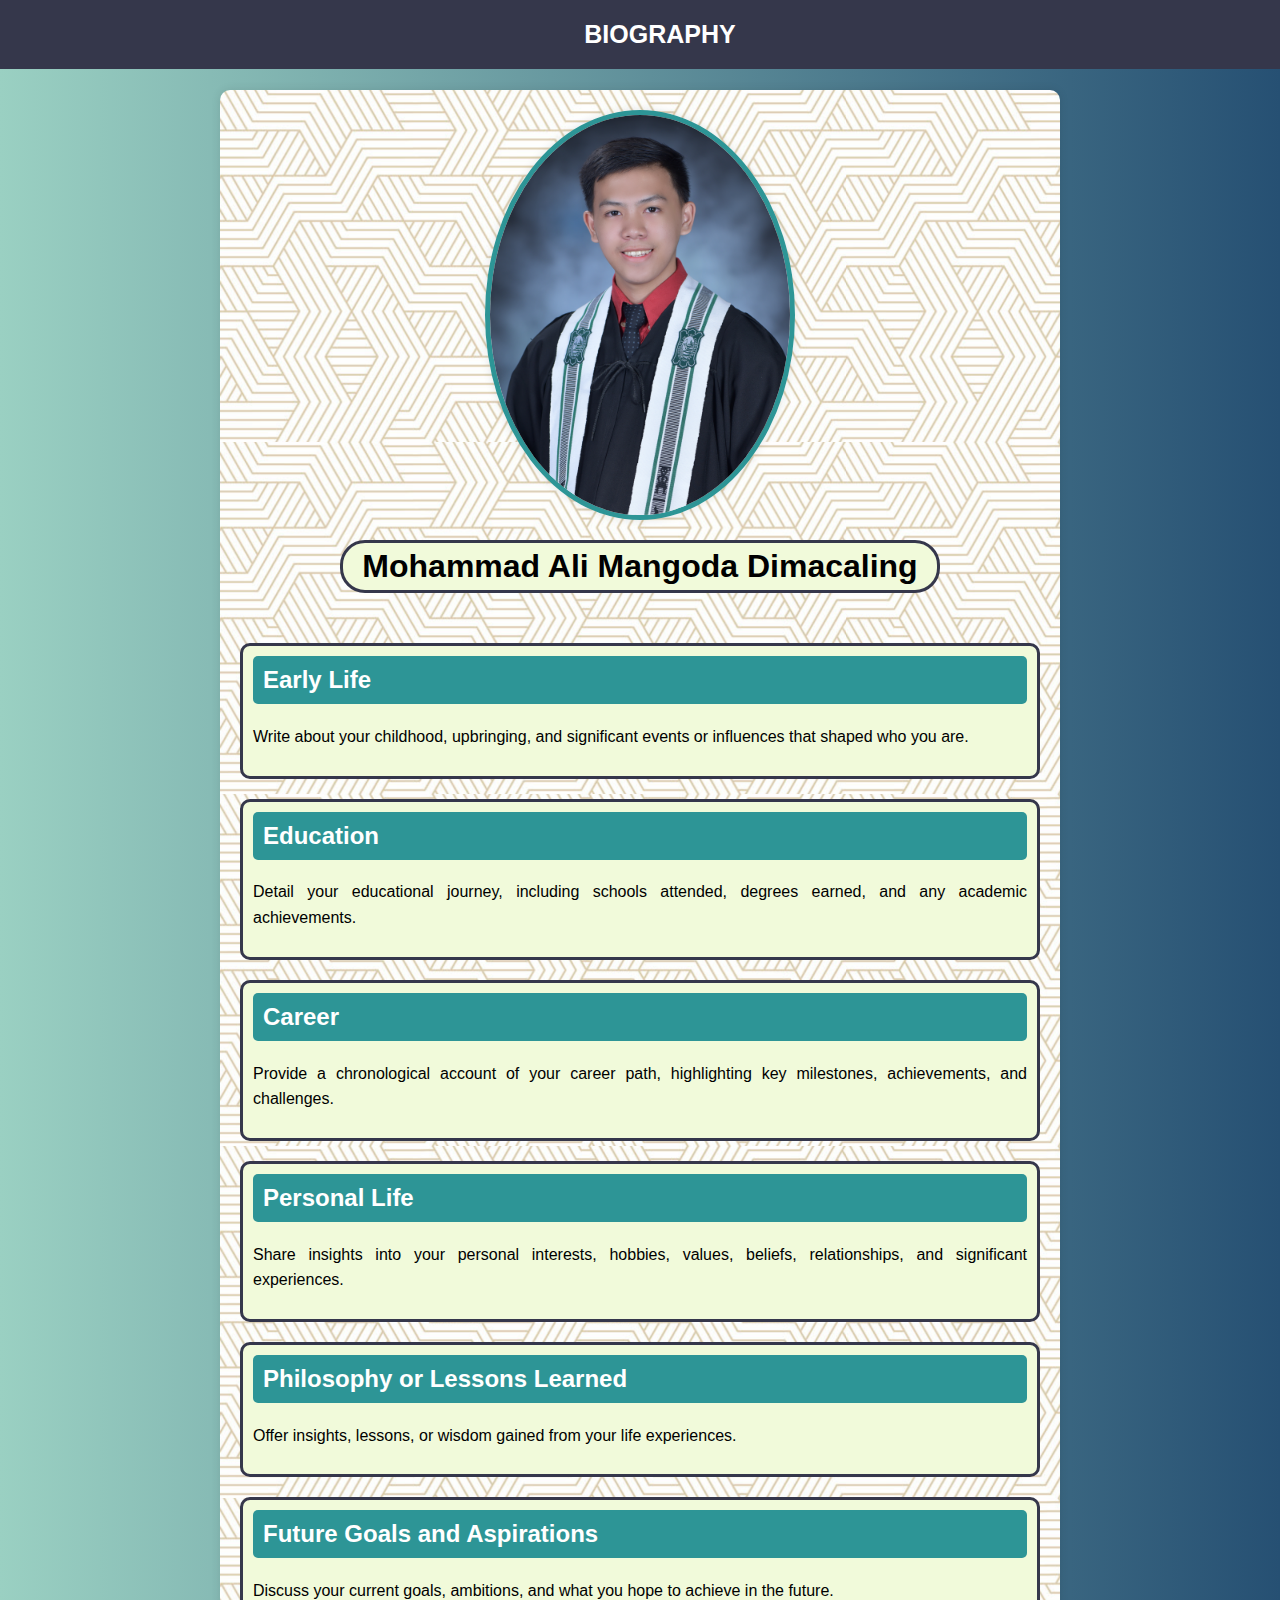
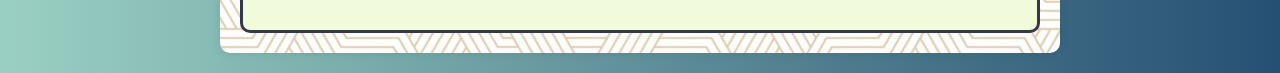
==== project/bio.html @ 4271ef5d "better" ====
<!DOCTYPE html>
<html lang="en">
<head>
    <meta charset="UTF-8">
    <meta name="viewport" content="width=device-width, initial-scale=1.0">
    <title>My Biography</title>
    <style>
        body {
            font-family: Arial, sans-serif;
            margin: 0;
            padding: 0;
            background-image: linear-gradient(to right, #9AD0C2, #265073);
        }

        header {
            background-color: #35374B; 
            color: white; 
            padding: 20px;
            display: flex;
            justify-content: center;
            position: fixed;
            top: 0;
            left: 0;
            width: 100%;
            font-weight: bold;
            font-size: 25px;
        }

        .container {
            max-width: 800px;
            margin: 20px auto;
            margin-top: 90px;
            background-color: #F7DED0;
            padding: 20px;
            border-radius: 10px;
            box-shadow: 0 0 10px rgba(0, 0, 0, 0.1);
            background-image: url("bg-pattern1.png");
        }
        .bio-photo {
            display: block;
            margin: 0 auto 20px;
            border-radius: 50%;
            border: 5px solid #2D9596;
            box-shadow: 0 0 10px rgba(0, 0, 0, 0.1);
            height: 400px;
            width: 300px;
        }
        h1 {
            text-align: center;
            background-color: #F1FADA;
            padding: 5px;
            margin: 0 100px 50px  100px;
            border-style: solid;
            border-radius: 25px;
            border-color: #35374B;
        }

        h2 {
            background-color: #2D9596;
            color: white;
            padding: 10px;
            border-radius: 5px;
            margin-top: 0;
        }

        p {
            line-height: 1.6;
            text-align: justify;
        }
        .section {
            margin-bottom: 20px;
            background-color: #F1FADA;
            border-style: solid;
            padding: 10px;
            border-radius: 10px;
            border-color: #35374B;
        }
        .section:last-child {
            margin-bottom: 0;
        }

    </style>
</head>
<body>
    <header>BIOGRAPHY</header>
    <div class="container">
        <img class="bio-photo" src="biopicture.JPG" alt="Mohammad Ali Dimacaling">
        <h1>Mohammad Ali Mangoda Dimacaling</h1>

        <div class="section">
            <h2>Early Life</h2>
            <p>Write about your childhood, upbringing, and significant events or influences that shaped who you are.</p>
        </div>

        <div class="section">
            <h2>Education</h2>
            <p>Detail your educational journey, including schools attended, degrees earned, and any academic achievements.</p>
        </div>

        <div class="section">
            <h2>Career</h2>
            <p>Provide a chronological account of your career path, highlighting key milestones, achievements, and challenges.</p>
        </div>

        <div class="section">
            <h2>Personal Life</h2>
            <p>Share insights into your personal interests, hobbies, values, beliefs, relationships, and significant experiences.</p>
        </div>

        <div class="section">
            <h2>Philosophy or Lessons Learned</h2>
            <p>Offer insights, lessons, or wisdom gained from your life experiences.</p>
        </div>

        <div class="section">
            <h2>Future Goals and Aspirations</h2>
            <p>Discuss your current goals, ambitions, and what you hope to achieve in the future.</p>
        </div>
    </div>
</body>
</html>
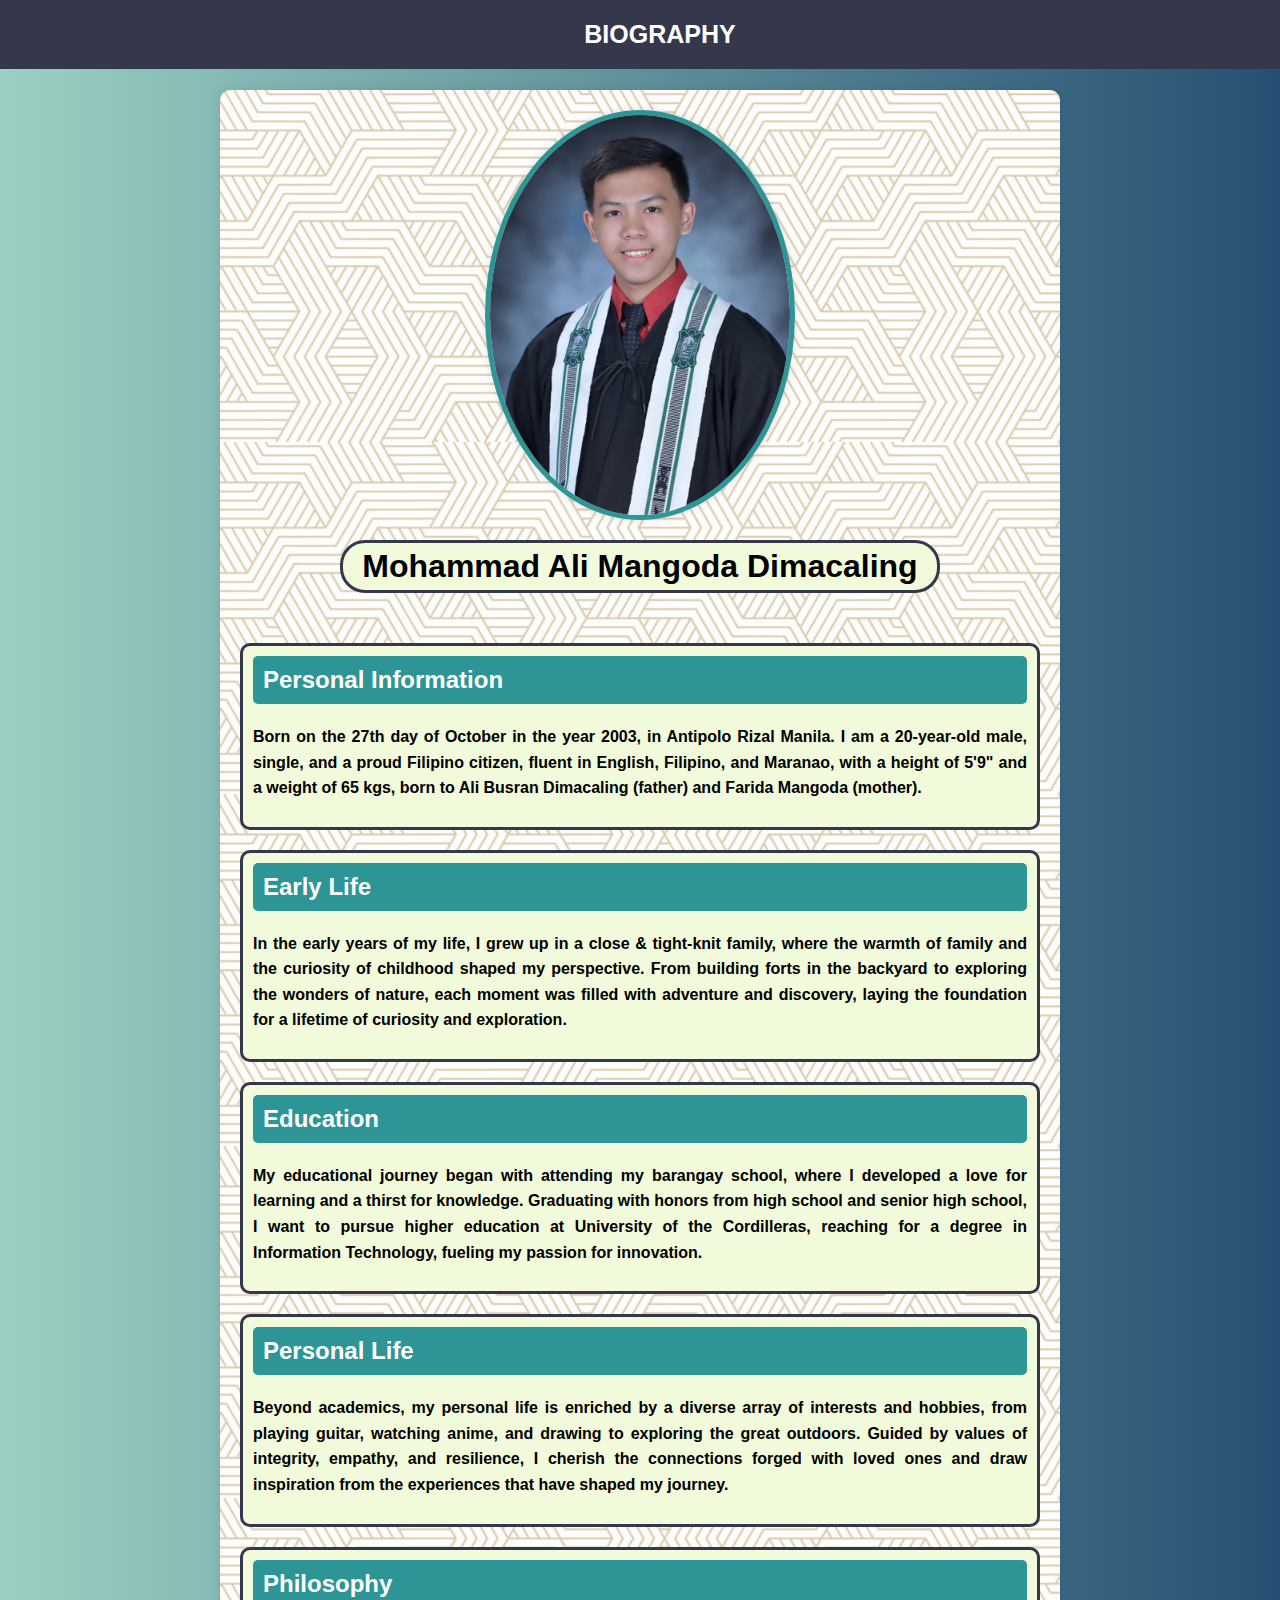
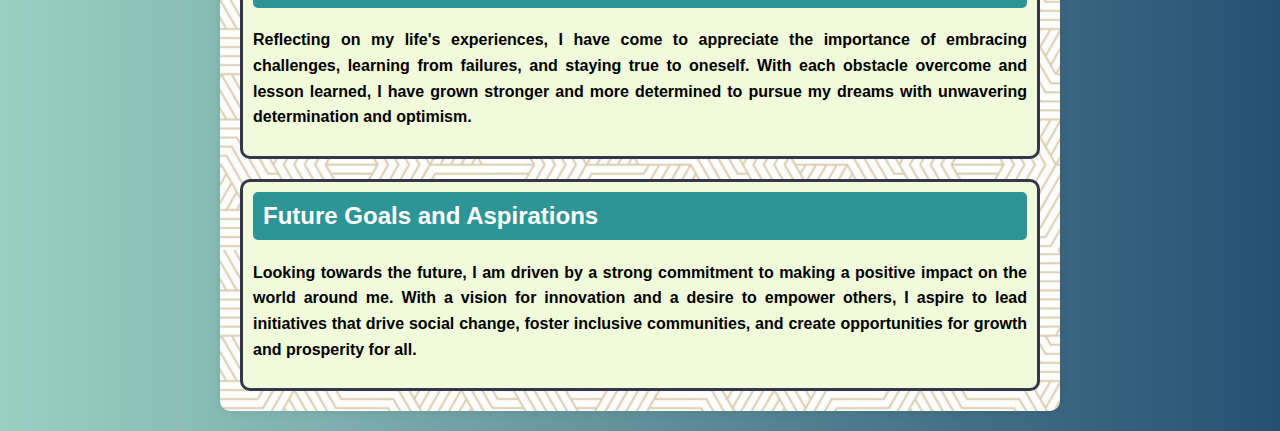
==== commit 2c6c4165: "finished" ====
--- a/project/bio.html
+++ b/project/bio.html
@@ -36,6 +36,7 @@
             box-shadow: 0 0 10px rgba(0, 0, 0, 0.1);
             background-image: url("bg-pattern1.png");
         }
+
         .bio-photo {
             display: block;
             margin: 0 auto 20px;
@@ -45,6 +46,7 @@
             height: 400px;
             width: 300px;
         }
+
         h1 {
             text-align: center;
             background-color: #F1FADA;
@@ -66,6 +68,7 @@
         p {
             line-height: 1.6;
             text-align: justify;
+            font-weight: bold;
         }
         .section {
             margin-bottom: 20px;
@@ -86,35 +89,32 @@
     <div class="container">
         <img class="bio-photo" src="biopicture.JPG" alt="Mohammad Ali Dimacaling">
         <h1>Mohammad Ali Mangoda Dimacaling</h1>
-
+        <div class="section">
+            <h2>Personal Information</h2>
+            <p>Born on the 27th day of October in the year 2003, in Antipolo Rizal Manila. I am a 20-year-old male, single, and a proud Filipino citizen, fluent in English, Filipino, and Maranao, with a height of 5'9" and a weight of 65 kgs, born to Ali Busran Dimacaling (father) and Farida Mangoda (mother).</p>
+        </div>
         <div class="section">
             <h2>Early Life</h2>
-            <p>Write about your childhood, upbringing, and significant events or influences that shaped who you are.</p>
+            <p>In the early years of my life, I grew up in a close & tight-knit family, where the warmth of family and the curiosity of childhood shaped my perspective. From building forts in the backyard to exploring the wonders of nature, each moment was filled with adventure and discovery, laying the foundation for a lifetime of curiosity and exploration.</p>
         </div>
 
         <div class="section">
             <h2>Education</h2>
-            <p>Detail your educational journey, including schools attended, degrees earned, and any academic achievements.</p>
+            <p>My educational journey began with attending my barangay school, where I developed a love for learning and a thirst for knowledge. Graduating with honors from high school and senior high school, I want to pursue higher education at University of the Cordilleras, reaching for a degree in Information Technology, fueling my passion for innovation.</p>
+        </div>
+        <div class="section">
+            <h2>Personal Life</h2>
+            <p>Beyond academics, my personal life is enriched by a diverse array of interests and hobbies, from playing guitar, watching anime, and drawing to exploring the great outdoors. Guided by values of integrity, empathy, and resilience, I cherish the connections forged with loved ones and draw inspiration from the experiences that have shaped my journey.</p>
         </div>
 
         <div class="section">
-            <h2>Career</h2>
-            <p>Provide a chronological account of your career path, highlighting key milestones, achievements, and challenges.</p>
-        </div>
-
-        <div class="section">
-            <h2>Personal Life</h2>
-            <p>Share insights into your personal interests, hobbies, values, beliefs, relationships, and significant experiences.</p>
-        </div>
-
-        <div class="section">
-            <h2>Philosophy or Lessons Learned</h2>
-            <p>Offer insights, lessons, or wisdom gained from your life experiences.</p>
+            <h2>Philosophy</h2>
+            <p>Reflecting on my life's experiences, I have come to appreciate the importance of embracing challenges, learning from failures, and staying true to oneself. With each obstacle overcome and lesson learned, I have grown stronger and more determined to pursue my dreams with unwavering determination and optimism.</p>
         </div>
 
         <div class="section">
             <h2>Future Goals and Aspirations</h2>
-            <p>Discuss your current goals, ambitions, and what you hope to achieve in the future.</p>
+            <p>Looking towards the future, I am driven by a strong commitment to making a positive impact on the world around me. With a vision for innovation and a desire to empower others, I aspire to lead initiatives that drive social change, foster inclusive communities, and create opportunities for growth and prosperity for all.</p>
         </div>
     </div>
 </body>
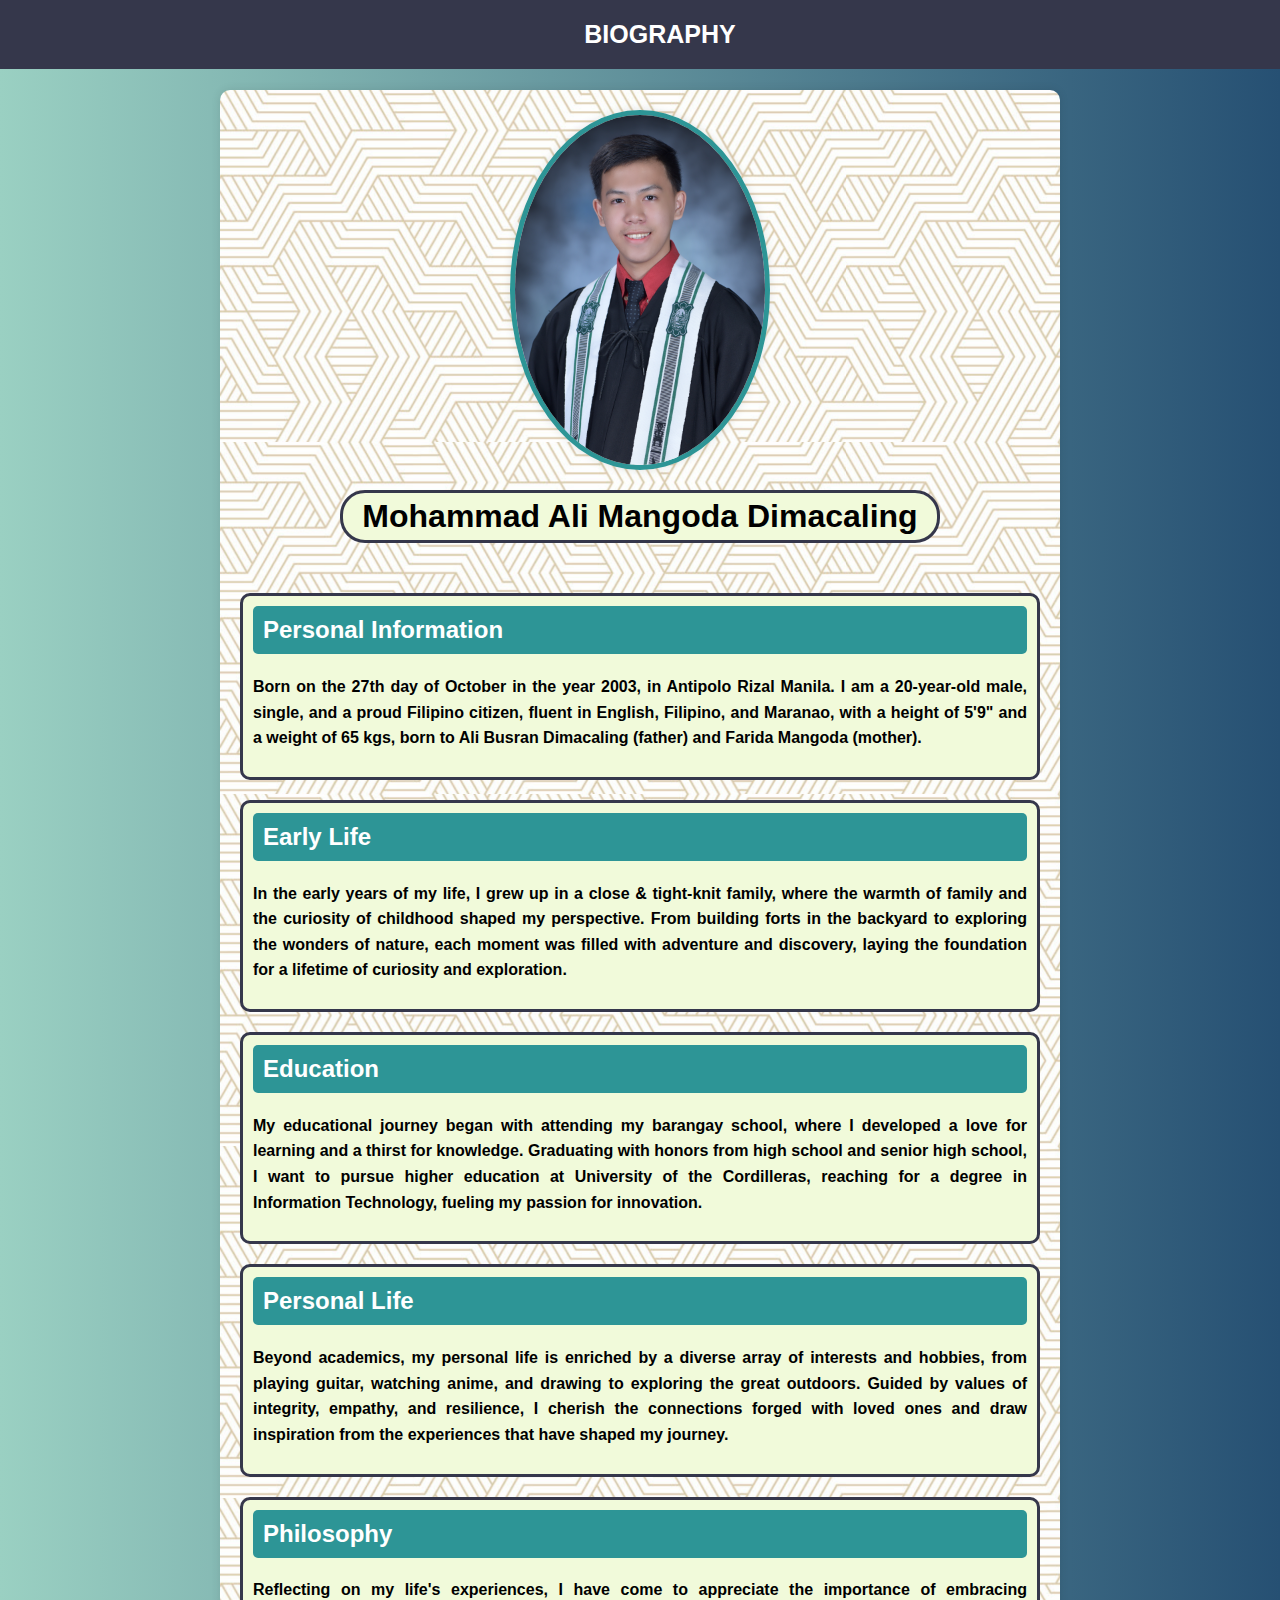
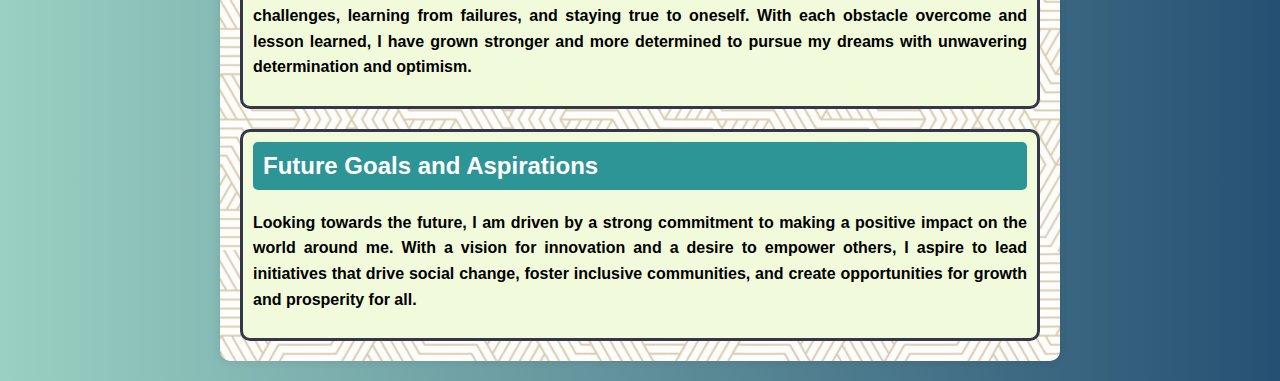
==== commit b7f9c67d: "updated finals portfolio" ====
--- a/project/bio.html
+++ b/project/bio.html
@@ -43,8 +43,10 @@
             border-radius: 50%;
             border: 5px solid #2D9596;
             box-shadow: 0 0 10px rgba(0, 0, 0, 0.1);
-            height: 400px;
-            width: 300px;
+            max-width: 100%;
+            height: auto;
+            max-height: 350px; /* Limits image height */
+            width: auto;
         }
 
         h1 {
@@ -82,6 +84,23 @@
             margin-bottom: 0;
         }
 
+        @media only screen and (max-width: 768px) {
+            .container {
+                padding: 10px;
+            }
+            h1 {
+                margin: 0 50px 30px 50px;
+            }
+        }
+
+        @media only screen and (max-width: 480px) {
+            h1 {
+                margin: 0 20px 20px 20px;
+            }
+            p {
+                font-weight: normal;
+            }
+        }
     </style>
 </head>
 <body>
